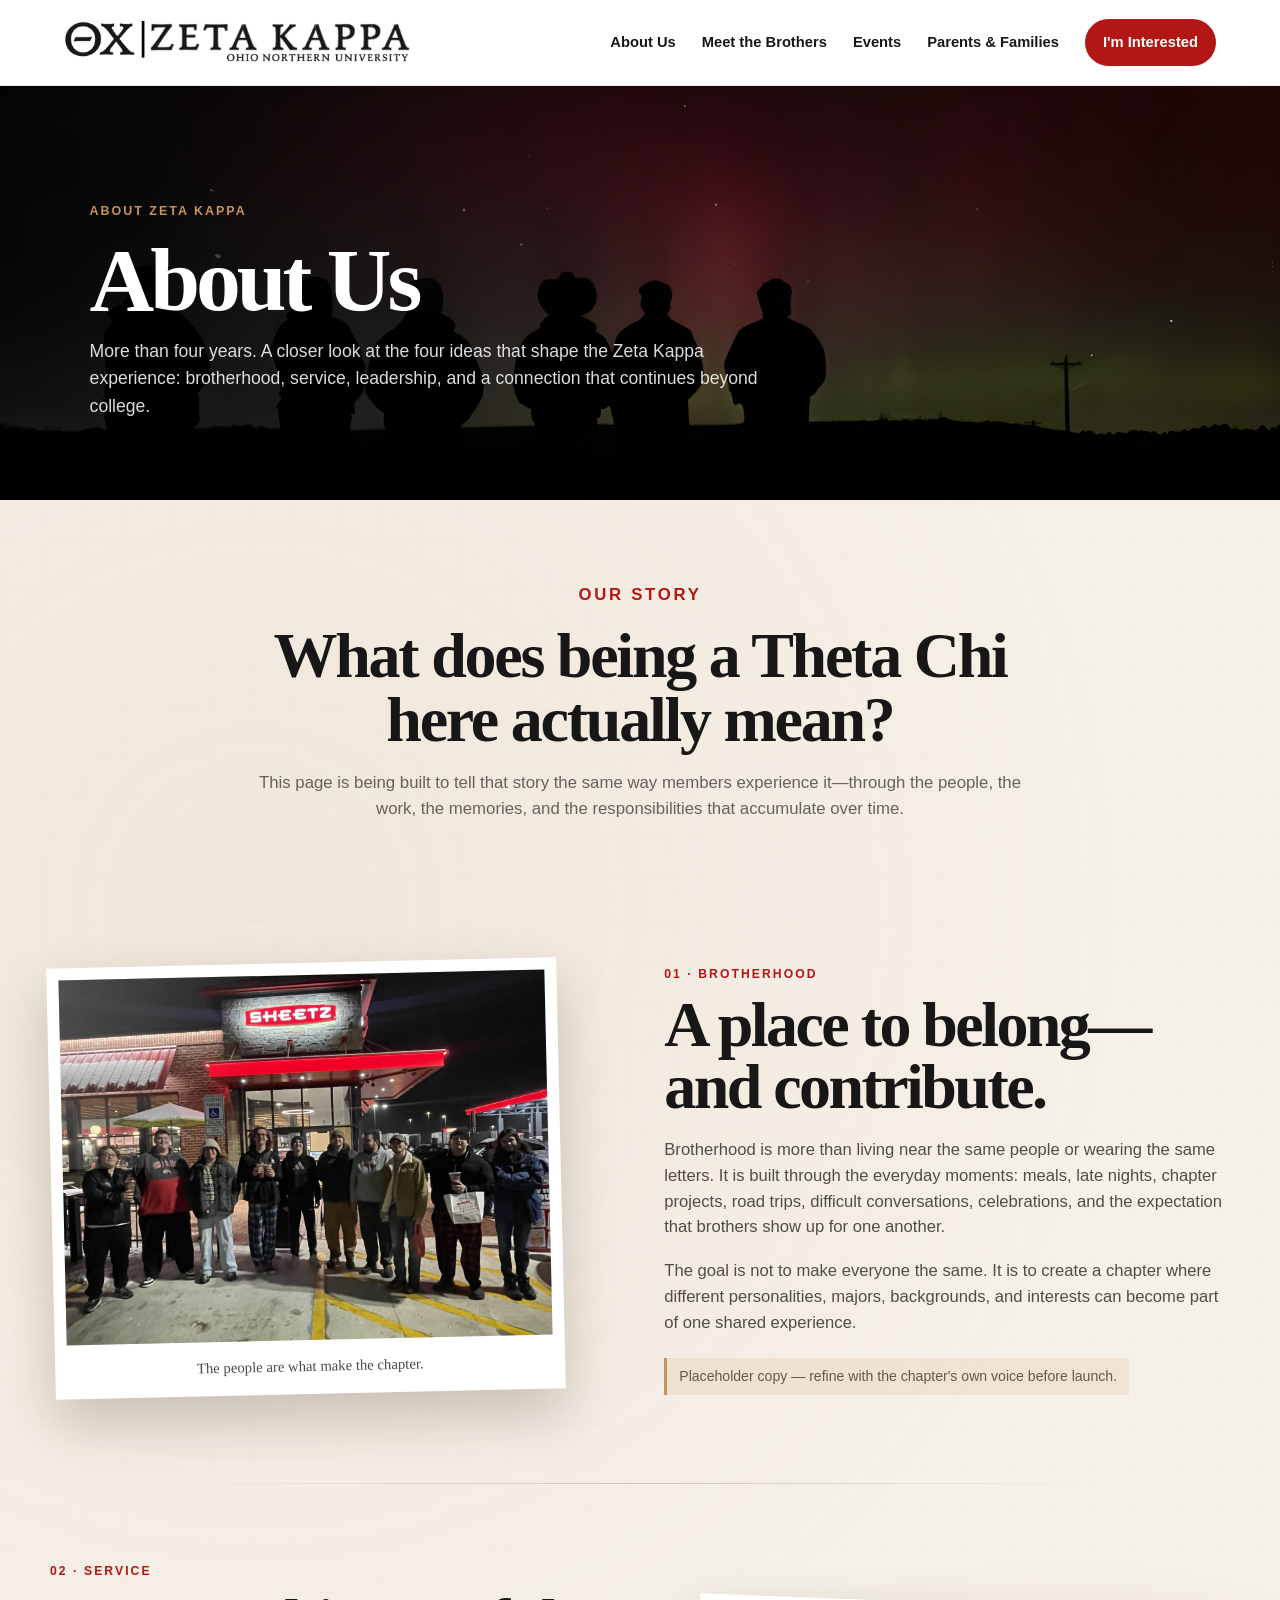
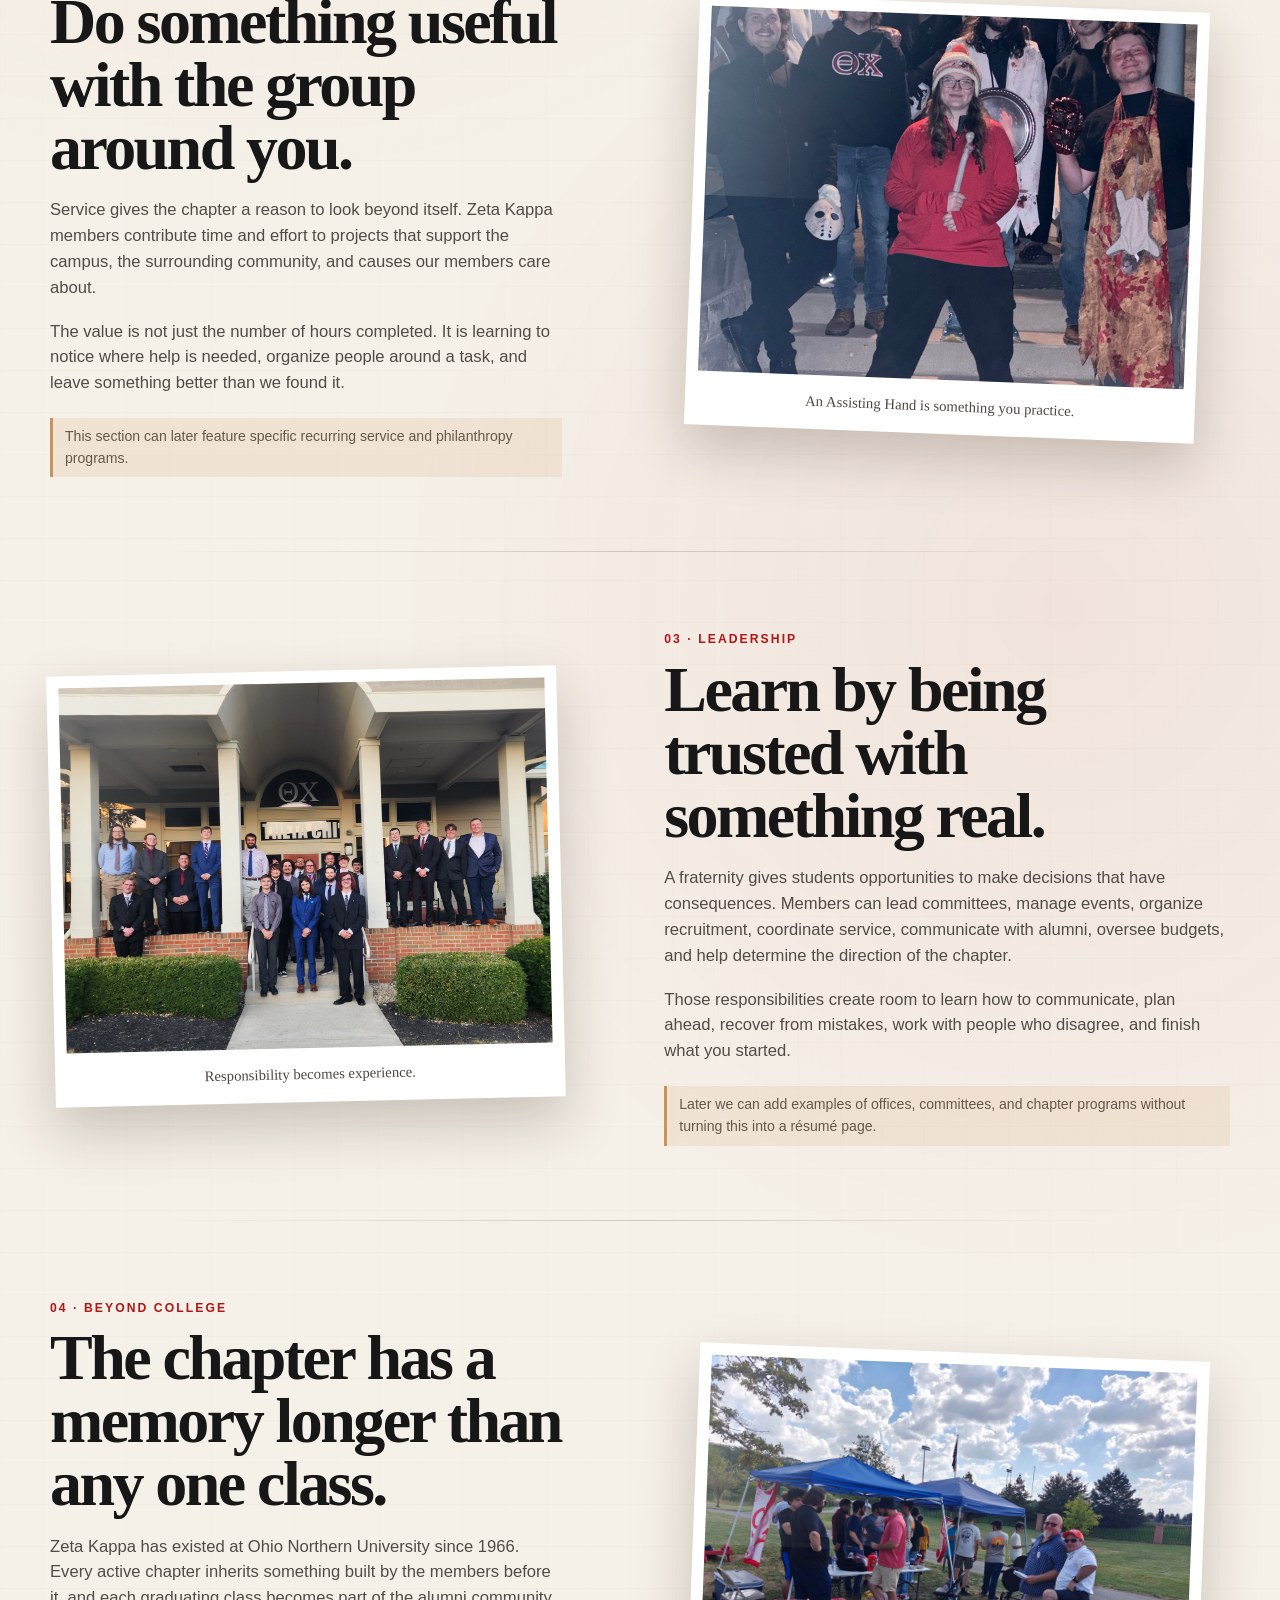
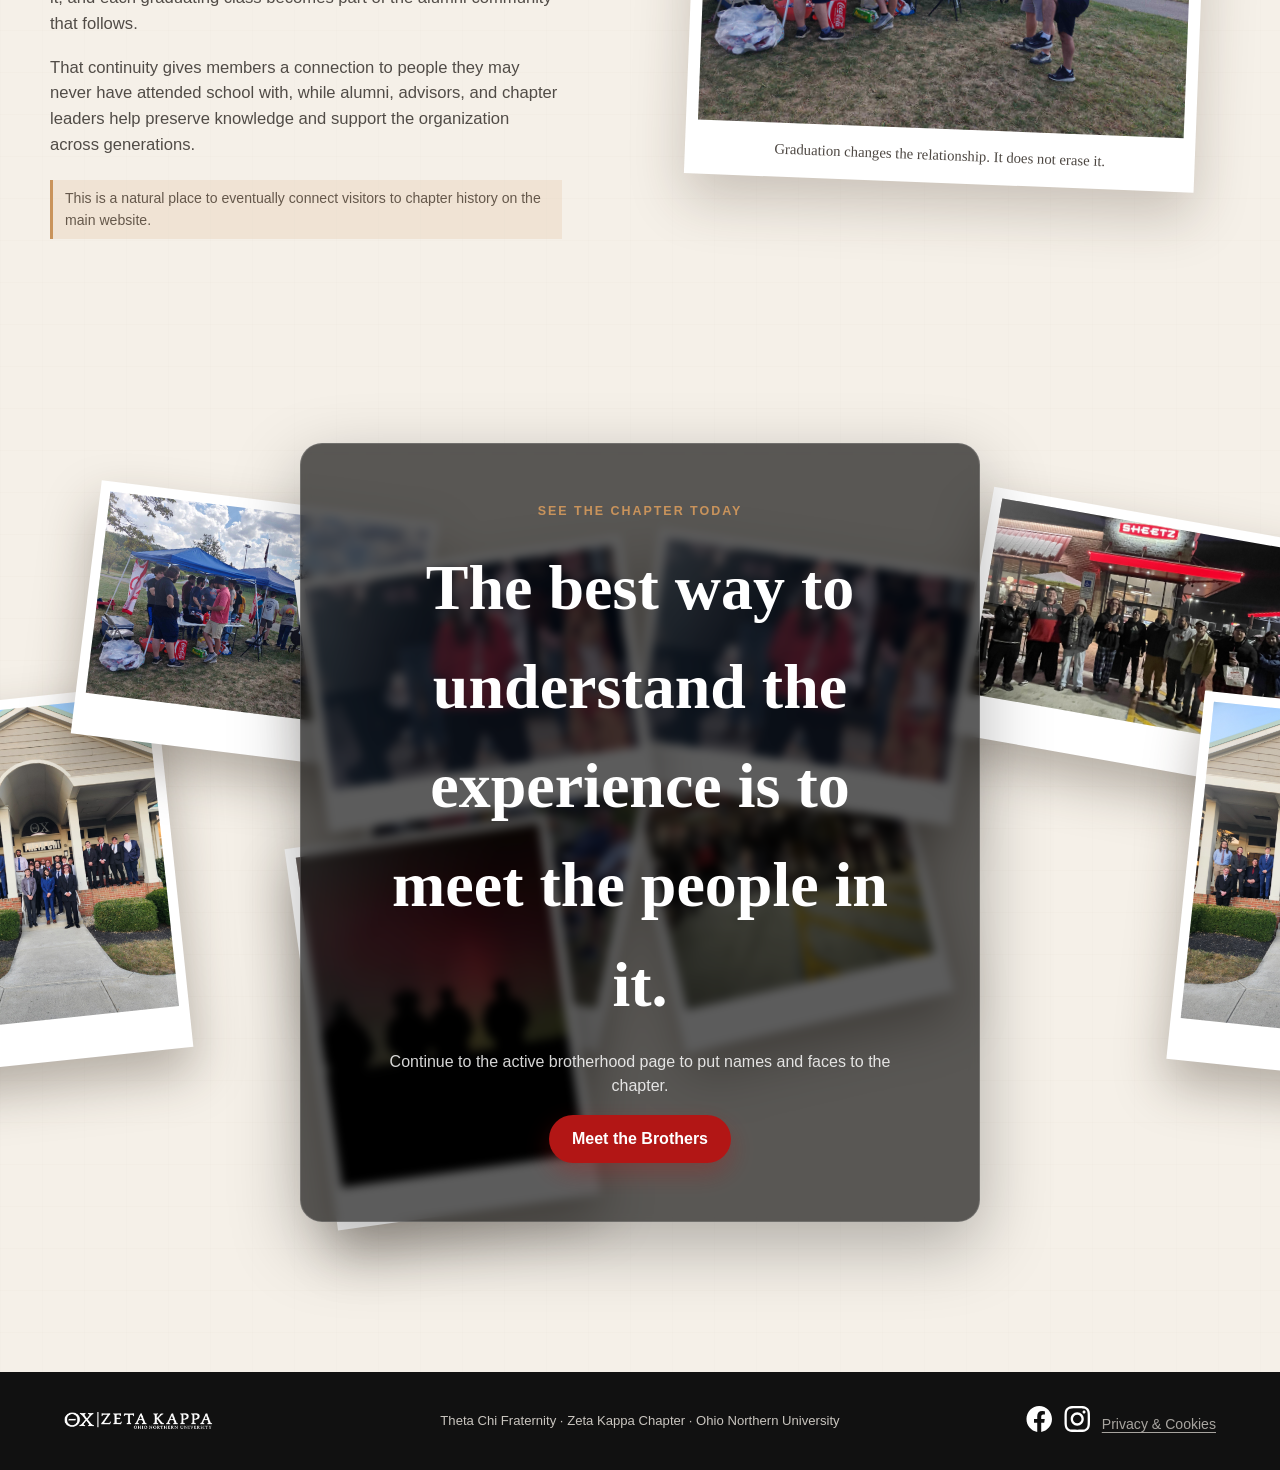
==== about/index.html @ 20b3cefc "Reformat of file structure for cleaner urls - Added folders for all existing pages  - Setup structur" ====
<!DOCTYPE html>
<html lang="en">
<head>
  <link rel="icon" type="image/png" href="/assets/img/tab-icon.png">
  <meta charset="UTF-8" />
  <meta name="viewport" content="width=device-width, initial-scale=1.0" />
  <meta name="description" content="About Theta Chi Zeta Kappa at Ohio Northern University." />
  <title>About Us | Theta Chi Zeta Kappa</title>
  <link rel="stylesheet" href="/css/recruitment.css" />
</head>
<body>
  <header class="site-header">
    <a class="brand" href="/" aria-label="Theta Chi Zeta Kappa Home">
      <img src="/assets/img/mainlogo.png" alt="Theta Chi Zeta Kappa at Ohio Northern University" />
    </a>
    <button class="menu-toggle" type="button" aria-label="Open navigation" aria-controls="site-nav" aria-expanded="false">
      <span></span>
      <span></span>
      <span></span>
    </button>

<nav class="site-nav" id="site-nav" aria-label="Primary navigation">
      <a href="/about/">About Us</a>
      <a href="/brothers/">Meet the Brothers</a>
      <a href="/events/">Events</a>
      <a href="/parents/">Parents &amp; Families</a>
      <a class="nav-cta" href="/interest/">I'm Interested</a>
    </nav>
  </header>
<main>
  <section class="subpage-hero about-hero">
    <div>
      <p class="eyebrow gold">About Zeta Kappa</p>
      <h1>About Us</h1>
      <p>More than four years. A closer look at the four ideas that shape the Zeta Kappa experience: brotherhood, service, leadership, and a connection that continues beyond college.</p>
    </div>
  </section>

  <section class="scrapbook">
    <div class="story-intro">
      <p class="eyebrow red">Our story</p>
      <h2>What does being a Theta Chi here actually mean?</h2>
      <p>This page is being built to tell that story the same way members experience it—through the people, the work, the memories, and the responsibilities that accumulate over time.</p>
    </div>

    <section class="story-row">
      <figure class="story-photo">
        <img src="/assets/img/Brotherhood_Fall_2025.jpg" alt="Zeta Kappa brothers spending time together" />
        <figcaption class="story-caption">The people are what make the chapter.</figcaption>
      </figure>
      <div class="story-copy">
        <span class="story-number">01 · BROTHERHOOD</span>
        <h2>A place to belong—and contribute.</h2>
        <p>Brotherhood is more than living near the same people or wearing the same letters. It is built through the everyday moments: meals, late nights, chapter projects, road trips, difficult conversations, celebrations, and the expectation that brothers show up for one another.</p>
        <p>The goal is not to make everyone the same. It is to create a chapter where different personalities, majors, backgrounds, and interests can become part of one shared experience.</p>
        <span class="story-note">Placeholder copy — refine with the chapter's own voice before launch.</span>
      </div>
    </section>

    <div class="story-divider"></div>

    <section class="story-row reverse">
      <figure class="story-photo">
        <img src="/assets/img/Service_Fall_2025.png" alt="Theta Chi members participating in service" />
        <figcaption class="story-caption">An Assisting Hand is something you practice.</figcaption>
      </figure>
      <div class="story-copy">
        <span class="story-number">02 · SERVICE</span>
        <h2>Do something useful with the group around you.</h2>
        <p>Service gives the chapter a reason to look beyond itself. Zeta Kappa members contribute time and effort to projects that support the campus, the surrounding community, and causes our members care about.</p>
        <p>The value is not just the number of hours completed. It is learning to notice where help is needed, organize people around a task, and leave something better than we found it.</p>
        <span class="story-note">This section can later feature specific recurring service and philanthropy programs.</span>
      </div>
    </section>

    <div class="story-divider"></div>

    <section class="story-row">
      <figure class="story-photo">
        <img src="/assets/img/Fall_2025_Class.jpg" alt="Members of Theta Chi Zeta Kappa" />
        <figcaption class="story-caption">Responsibility becomes experience.</figcaption>
      </figure>
      <div class="story-copy">
        <span class="story-number">03 · LEADERSHIP</span>
        <h2>Learn by being trusted with something real.</h2>
        <p>A fraternity gives students opportunities to make decisions that have consequences. Members can lead committees, manage events, organize recruitment, coordinate service, communicate with alumni, oversee budgets, and help determine the direction of the chapter.</p>
        <p>Those responsibilities create room to learn how to communicate, plan ahead, recover from mistakes, work with people who disagree, and finish what you started.</p>
        <span class="story-note">Later we can add examples of offices, committees, and chapter programs without turning this into a résumé page.</span>
      </div>
    </section>

    <div class="story-divider"></div>

    <section class="story-row reverse">
      <figure class="story-photo">
        <img src="/assets/img/Alumni_Fall_2025.jpg" alt="Zeta Kappa alumni and undergraduate members together" />
        <figcaption class="story-caption">Graduation changes the relationship. It does not erase it.</figcaption>
      </figure>
      <div class="story-copy">
        <span class="story-number">04 · BEYOND COLLEGE</span>
        <h2>The chapter has a memory longer than any one class.</h2>
        <p>Zeta Kappa has existed at Ohio Northern University since 1966. Every active chapter inherits something built by the members before it, and each graduating class becomes part of the alumni community that follows.</p>
        <p>That continuity gives members a connection to people they may never have attended school with, while alumni, advisors, and chapter leaders help preserve knowledge and support the organization across generations.</p>
        <span class="story-note">This is a natural place to eventually connect visitors to chapter history on the main website.</span>
      </div>
    </section>

    <div class="about-finish">
      <div class="about-finish-collage" aria-hidden="true">
        <figure class="finish-polaroid fp1"><img src="/assets/img/Brotherhood_Fall_2025.jpg" alt="" /></figure>
        <figure class="finish-polaroid fp2"><img src="/assets/img/Service_Fall_2025.png" alt="" /></figure>
        <figure class="finish-polaroid fp3"><img src="/assets/img/Fall_2025_Class.jpg" alt="" /></figure>
        <figure class="finish-polaroid fp4"><img src="/assets/img/Alumni_Fall_2025.jpg" alt="" /></figure>
        <figure class="finish-polaroid fp5"><img src="/assets/img/Theta Chi Fall 2025 Header.jpg" alt="" /></figure>
        <figure class="finish-polaroid fp6"><img src="/assets/img/Brotherhood_Fall_2025.jpg" alt="" /></figure>
        <figure class="finish-polaroid fp7"><img src="/assets/img/Fall_2025_Class.jpg" alt="" /></figure>
        <figure class="finish-polaroid fp8"><img src="/assets/img/Service_Fall_2025.png" alt="" /></figure>
        <figure class="finish-polaroid fp9"><img src="/assets/img/Alumni_Fall_2025.jpg" alt="" /></figure>
      </div>

      <div class="about-finish-panel">
        <p class="eyebrow gold">See the chapter today</p>
        <h2>The best way to understand the experience is to meet the people in it.</h2>
        <p>Continue to the active brotherhood page to put names and faces to the chapter.</p>
        <a class="button button-primary" href="/brothers/">Meet the Brothers</a>
      </div>
    </div>
  </section>
</main>
  <footer>
    <img src="/assets/img/mainlogo.png" alt="Theta Chi Zeta Kappa" />
    <p>Theta Chi Fraternity · Zeta Kappa Chapter · Ohio Northern University</p>
    <div class="footer-socials">
      <a href="https://www.facebook.com/ThetaChiZK/" aria-label="Facebook"><img src="/assets/icons/path-10.svg" alt="" /></a>
      <a href="https://www.instagram.com/onuthetachi/" aria-label="Instagram"><img src="/assets/icons/path-20.svg" alt="" /></a>
    
      <div class="footer-legal"><a href="/privacy/">Privacy &amp; Cookies</a></div></div>
  </footer>
  <script src="/js/recruitment.js"></script>
</body>
</html>
---- css/recruitment.css ----
@font-face {
  font-family: "RecruitmentDisplay";
  src: local("Georgia");
}

:root {
  --red: #b21615;
  --red-dark: #7f1110;
  --gold: #c9935b;
  --cream: #f4efe8;
  --ink: #171717;
  --muted: #66615b;
  --white: #ffffff;
  --shadow: 0 18px 50px rgba(0,0,0,.14);
  --radius: 22px;
}

* { box-sizing: border-box; }
html { scroll-behavior: smooth; }
body {
  margin: 0;
  font-family: Arial, Helvetica, sans-serif;
  color: var(--ink);
  background: #fff;
  line-height: 1.55;
}
img { max-width: 100%; display: block; }
a { color: inherit; text-decoration: none; }

.site-header {
  position: sticky;
  top: 0;
  z-index: 50;
  height: 86px;
  display: flex;
  align-items: center;
  gap: 32px;
  padding: 0 clamp(20px, 5vw, 76px);
  background: rgba(255,255,255,.96);
  backdrop-filter: blur(12px);
  border-bottom: 1px solid rgba(0,0,0,.08);
}
.brand { margin-right: auto; }
.brand img { width: 350px; height: auto; }

.site-nav {
  display: flex;
  align-items: center;
  gap: 26px;
  font-size: .92rem;
  font-weight: 700;
}
.site-nav > a:not(.nav-cta) {
  position: relative;
  padding: 12px 0;
}
.site-nav > a:not(.nav-cta)::after {
  content: "";
  position: absolute;
  left: 0; right: 100%; bottom: 7px;
  height: 2px;
  background: var(--red);
  transition: right .2s ease;
}
.site-nav > a:hover::after { right: 0; }
.nav-cta {
  background: var(--red);
  color: #fff;
  padding: 12px 18px;
  border-radius: 999px;
}
.menu-toggle {
  display: none;
  width: 46px;
  height: 46px;
  border: 0;
  background: transparent;
  padding: 10px;
  border-radius: 12px;
  cursor: pointer;
  position: relative;
  z-index: 70;
}
.menu-toggle span {
  display: block;
  width: 24px;
  height: 3px;
  background: var(--red);
  margin: 4px auto;
  border-radius: 4px;
  transform-origin: center;
  transition: transform .2s ease, opacity .2s ease;
}
.menu-toggle.open span:nth-child(1) {
  transform: translateY(7px) rotate(45deg);
}
.menu-toggle.open span:nth-child(2) {
  opacity: 0;
}
.menu-toggle.open span:nth-child(3) {
  transform: translateY(-7px) rotate(-45deg);
}

.hero {
  position: relative;
  min-height: calc(100vh - 86px);
  display: flex;
  align-items: center;
  color: white;
  background:
    url("../assets/img/Theta Chi Fall 2025 Header.jpg") center 44% / cover no-repeat;
  overflow: hidden;
}
.hero-shade {
  position: absolute; inset: 0;
  background: linear-gradient(90deg, rgba(13,13,13,.78) 0%, rgba(13,13,13,.52) 48%, rgba(13,13,13,.16) 100%);
}
.hero-content {
  position: relative;
  z-index: 2;
  width: min(760px, 86vw);
  margin-left: clamp(24px, 8vw, 125px);
  padding: 85px 0 120px;
}
.eyebrow {
  margin: 0 0 16px;
  text-transform: uppercase;
  letter-spacing: .16em;
  font-size: .78rem;
  font-weight: 800;
}
.eyebrow.red { color: var(--red); }
.eyebrow.gold { color: var(--gold); }
.hero h1,
.section h2,
.parent-popout h2 {
  font-family: Georgia, "Times New Roman", serif;
}
.hero h1 {
  max-width: 780px;
  margin: 0;
  font-size: clamp(3rem, 7vw, 6.6rem);
  line-height: .92;
  letter-spacing: -.045em;
  font-weight: 700;
}
.hero-copy {
  max-width: 650px;
  margin: 28px 0 34px;
  font-size: clamp(1rem, 2vw, 1.22rem);
  color: rgba(255,255,255,.9);
}
.hero-actions, .interest-actions, .parent-actions {
  display: flex; flex-wrap: wrap; gap: 12px; align-items: center;
}
.button {
  display: inline-flex;
  justify-content: center;
  align-items: center;
  min-height: 48px;
  padding: 0 22px;
  border-radius: 999px;
  font-weight: 800;
  border: 1px solid transparent;
  transition: transform .18s ease, box-shadow .18s ease, background .18s ease;
}
.button:hover { transform: translateY(-2px); }
.button-primary { background: var(--red); color: #fff; box-shadow: 0 10px 24px rgba(178,22,21,.3); }
.button-primary:hover { background: var(--red-dark); }
.button-secondary { border-color: rgba(255,255,255,.7); color: #fff; background: rgba(255,255,255,.08); }
.button-secondary:hover { background: rgba(255,255,255,.16); }
.button-dark { background: var(--ink); color: white; }
.button-light { background: white; color: var(--red); }
.hero-location {
  position: absolute;
  z-index: 2;
  right: clamp(20px, 5vw, 76px);
  bottom: 28px;
  font-size: .76rem;
  letter-spacing: .12em;
  text-transform: uppercase;
  opacity: .8;
}

.section { padding: 90px clamp(20px, 7vw, 110px); }
.section-heading {
  max-width: 780px;
  margin: 0 auto 52px;
  text-align: center;
}
.section-heading.compact { margin-bottom: 38px; }
.section-heading h2, .split h2, .parents-inner h2, .interest-card h2 {
  margin: 0 0 18px;
  font-size: clamp(2.2rem, 4.8vw, 4.2rem);
  line-height: 1;
  letter-spacing: -.035em;
}
.section-heading p:last-child, .split-copy > p:last-of-type, .parents-inner p, .interest-card > p {
  color: var(--muted);
  font-size: 1.04rem;
}

.feature-grid {
  display: grid;
  grid-template-columns: repeat(4, 1fr);
  gap: 20px;
}
.feature-card {
  overflow: hidden;
  border-radius: var(--radius);
  background: var(--cream);
  min-height: 520px;
  display: flex;
  flex-direction: column;
}
.feature-card img {
  width: 100%;
  aspect-ratio: 4 / 3;
  object-fit: cover;
}
.feature-card > div { padding: 24px; }
.feature-card span {
  display: inline-block;
  color: var(--red);
  font-size: .76rem;
  font-weight: 800;
  letter-spacing: .14em;
}
.feature-card h3 { margin: 5px 0 8px; font-family: Georgia, serif; font-size: 1.6rem; }
.feature-card p { margin: 0; color: var(--muted); font-size: .94rem; }

.dark-section { background: #171717; color: white; }
.split {
  width: min(1200px, 100%);
  margin: auto;
  display: grid;
  grid-template-columns: 1.15fr .85fr;
  gap: clamp(40px, 8vw, 110px);
  align-items: center;
}
.dark-section .split-copy > p:last-of-type { color: #d0cbc5; }
.text-link { display: inline-block; margin-top: 16px; color: var(--gold); font-weight: 800; }
.quote-panel {
  min-height: 420px;
  background: var(--red);
  border-radius: var(--radius);
  padding: 45px;
  display: flex;
  flex-direction: column;
  justify-content: flex-end;
  box-shadow: var(--shadow);
}
.greek-mark { font-family: Georgia, serif; font-size: 6rem; opacity: .16; line-height: 1; }
.quote-panel p { font-family: Georgia, serif; font-size: clamp(1.7rem, 3vw, 2.6rem); line-height: 1.1; margin: auto 0 20px; }
.quote-panel span { color: rgba(255,255,255,.72); font-size: .86rem; }

.events { background: #faf9f7; }
.event-shell {
  width: min(1000px, 100%);
  margin: auto;
  display: grid;
  grid-template-columns: 120px 1fr auto;
  gap: 30px;
  align-items: center;
  padding: 30px;
  border-radius: var(--radius);
  background: white;
  border: 1px solid #e8e3dc;
  box-shadow: 0 10px 35px rgba(0,0,0,.06);
}
.event-date {
  height: 96px;
  border-radius: 18px;
  display: flex; flex-direction: column; justify-content: center; align-items: center;
  background: var(--red); color: white;
}
.event-date strong { font-size: 1.25rem; }
.event-date span { opacity: .8; }
.event-copy h3 { margin: 0 0 6px; font-family: Georgia, serif; font-size: 1.5rem; }
.event-copy p { margin: 0; color: var(--muted); }

.parents-preview { background: var(--red); color: white; }
.parents-inner {
  width: min(1120px, 100%);
  margin: auto;
  display: grid;
  grid-template-columns: 1fr auto;
  gap: 50px;
  align-items: center;
}
.parents-inner p { max-width: 770px; color: rgba(255,255,255,.84); }

.interest { background: var(--cream); }
.interest-card {
  width: min(900px, 100%);
  margin: auto;
  text-align: center;
  padding: clamp(35px, 6vw, 70px);
  background: white;
  border-radius: var(--radius);
  box-shadow: var(--shadow);
}
.interest-card > p { max-width: 650px; margin-left: auto; margin-right: auto; }
.interest-actions { justify-content: center; margin-top: 28px; }
.social-link { display: inline-flex; align-items: center; gap: 8px; font-weight: 800; }
.social-link img { width: 26px; filter: brightness(0); }
.interest-card small { display: block; margin-top: 18px; color: #89837c; }

footer {
  display: grid;
  grid-template-columns: 1fr auto 1fr;
  align-items: center;
  gap: 20px;
  padding: 34px clamp(20px, 5vw, 76px);
  background: #111;
  color: #c9c5bf;
  font-size: .82rem;
}
footer > img { width: 150px; filter: brightness(0) invert(1); }
footer p { margin: 0; text-align: center; }
.footer-socials { justify-self: end; display: flex; gap: 12px; }
.footer-socials img { width: 26px; filter: brightness(0) invert(1); }

.parent-popout {
  position: fixed;
  z-index: 100;
  right: 28px;
  bottom: 28px;
  width: min(440px, calc(100vw - 32px));
  overflow: hidden;
  background: white;
  border-radius: 20px;
  box-shadow: 0 24px 75px rgba(0,0,0,.24);
  transform: translateY(24px);
  opacity: 0;
  pointer-events: none;
  transition: opacity .28s ease, transform .28s ease;
}
.parent-popout.visible {
  opacity: 1;
  transform: translateY(0);
  pointer-events: auto;
}
.parent-accent { height: 7px; background: linear-gradient(90deg, var(--red) 0 72%, var(--gold) 72%); }
.parent-content { padding: 30px; }
.parent-label {
  color: var(--red);
  text-transform: uppercase;
  letter-spacing: .12em;
  font-size: .74rem;
  font-weight: 900;
  margin: 0 0 8px;
}
.parent-popout h2 { margin: 0 35px 12px 0; font-size: 2rem; line-height: 1.05; }
.parent-popout p:not(.parent-label) { color: var(--muted); margin-bottom: 22px; }
.parent-close {
  position: absolute;
  z-index: 2;
  top: 17px; right: 16px;
  border: 0; background: none;
  font-size: 2rem; line-height: 1;
  color: #6b655f; cursor: pointer;
}
.not-now {
  border: 0; background: none;
  padding: 10px 4px;
  font-weight: 700;
  color: #666;
  cursor: pointer;
}

@media (max-width: 1000px) {
  .feature-grid { grid-template-columns: repeat(2, 1fr); }
  .split { grid-template-columns: 1fr; }
  .quote-panel { min-height: 330px; }
  .parents-inner { grid-template-columns: 1fr; gap: 20px; }
}
@media (max-width: 800px) {
  .site-header {
    height: 72px;
    padding: 0 18px;
    gap: 14px;
  }

  .brand img {
    width: min(235px, 64vw);
  }

  .menu-toggle {
    display: block;
    margin-left: auto;
  }

  .menu-toggle:hover,
  .menu-toggle:focus-visible {
    background: rgba(178, 22, 21, .08);
    outline: none;
  }

  .site-nav {
    display: flex;
    visibility: hidden;
    opacity: 0;
    pointer-events: none;
    position: fixed;
    top: 72px;
    left: 0;
    right: 0;
    z-index: 60;
    flex-direction: column;
    align-items: stretch;
    gap: 0;
    padding: 12px 20px 24px;
    background: rgba(255,255,255,.985);
    border-bottom: 1px solid rgba(0,0,0,.1);
    box-shadow: 0 20px 35px rgba(0,0,0,.14);
    transform: translateY(-12px);
    transition: opacity .18s ease, transform .18s ease, visibility .18s ease;
  }

  .site-nav.open {
    visibility: visible;
    opacity: 1;
    pointer-events: auto;
    transform: translateY(0);
  }

  .site-nav > a:not(.nav-cta) {
    padding: 15px 4px;
    border-bottom: 1px solid rgba(0,0,0,.08);
    font-size: 1rem;
  }

  .site-nav > a:not(.nav-cta)::after {
    display: none;
  }

  .site-nav .nav-cta {
    display: flex;
    min-height: 50px;
    align-items: center;
    justify-content: center;
    margin-top: 16px;
    border-radius: 14px;
    font-size: 1rem;
  }

  body.mobile-nav-open {
    overflow: hidden;
  }

  body.mobile-nav-open::after {
    content: "";
    position: fixed;
    inset: 72px 0 0;
    z-index: 55;
    background: rgba(0,0,0,.34);
    backdrop-filter: blur(2px);
  }

  .hero {
    min-height: calc(100svh - 72px);
    background-position: 60% center;
  }

  .hero-shade {
    background: linear-gradient(90deg, rgba(13,13,13,.78), rgba(13,13,13,.42));
  }

  .hero-content {
    margin-left: 24px;
    padding: 65px 0 100px;
  }

  .hero-location {
    left: 24px;
    right: auto;
  }

  .event-shell {
    grid-template-columns: 90px 1fr;
  }

  .event-shell .button {
    grid-column: 1 / -1;
  }

  footer {
    grid-template-columns: 1fr;
    justify-items: center;
  }

  .footer-socials {
    justify-self: center;
  }
}
@media (max-width: 560px) {
  .section { padding: 68px 18px; }
  .feature-grid { grid-template-columns: 1fr; }
  .feature-card { min-height: 0; }
  .hero h1 { font-size: clamp(3rem, 15vw, 5rem); }
  .hero-actions .button { width: 100%; }
  .event-shell { grid-template-columns: 1fr; text-align: center; }
  .event-date { width: 100%; height: 76px; }
  .parent-popout { right: 16px; bottom: 16px; }
  .parent-actions .button { width: 100%; }
  .not-now { width: 100%; }
}


/* ===== Shared subpage system ===== */
.subpage-hero {
  min-height: 46vh;
  display: flex;
  align-items: flex-end;
  position: relative;
  overflow: hidden;
  padding: 80px clamp(20px, 7vw, 110px);
  color: #fff;
  background: #171717;
}
.subpage-hero::after {
  content: "";
  position: absolute;
  inset: 0;
  background: linear-gradient(90deg, rgba(0,0,0,.76), rgba(0,0,0,.18));
}
.subpage-hero > div {
  position: relative;
  z-index: 2;
  width: min(820px, 100%);
}
.subpage-hero h1 {
  margin: 0 0 16px;
  font-family: Georgia, "Times New Roman", serif;
  font-size: clamp(3rem, 7vw, 6rem);
  line-height: .95;
  letter-spacing: -.045em;
}
.subpage-hero p:last-child {
  max-width: 700px;
  margin: 0;
  font-size: 1.1rem;
  color: rgba(255,255,255,.86);
}

.placeholder-page {
  min-height: 52vh;
  display: grid;
  place-items: center;
  padding: 90px 20px;
  background: var(--cream);
}
.placeholder-card {
  width: min(760px, 100%);
  background: #fff;
  border-radius: var(--radius);
  padding: clamp(34px, 6vw, 68px);
  box-shadow: var(--shadow);
  text-align: center;
}
.placeholder-card h2 {
  margin: 0 0 14px;
  font-family: Georgia, serif;
  font-size: clamp(2.2rem, 5vw, 4rem);
}
.placeholder-card p { color: var(--muted); }

/* ===== About Us: scrapbook story ===== */
.about-hero {
  background:
    linear-gradient(90deg, rgba(0,0,0,.2), rgba(0,0,0,.05)),
    url("../assets/img/Theta Chi Fall 2025 Header.jpg") center 42% / cover no-repeat;
}
.scrapbook {
  position: relative;
  overflow: hidden;
  background:
    radial-gradient(circle at 20% 10%, rgba(201,147,91,.10), transparent 23%),
    radial-gradient(circle at 83% 42%, rgba(178,22,21,.06), transparent 26%),
    #f5f0e8;
}
.scrapbook::before {
  content: "";
  position: absolute;
  inset: 0;
  pointer-events: none;
  opacity: .25;
  background-image:
    linear-gradient(rgba(120,95,70,.07) 1px, transparent 1px),
    linear-gradient(90deg, rgba(120,95,70,.05) 1px, transparent 1px);
  background-size: 42px 42px;
}
.story-intro {
  position: relative;
  z-index: 1;
  max-width: 820px;
  margin: 0 auto;
  padding: 82px 20px 34px;
  text-align: center;
}
.story-intro h2 {
  margin: 0 0 18px;
  font-family: Georgia, serif;
  font-size: clamp(2.4rem, 5vw, 4.6rem);
  line-height: 1;
  letter-spacing: -.035em;
}
.story-intro p { color: var(--muted); font-size: 1.05rem; }

.story-row {
  position: relative;
  z-index: 1;
  width: min(1180px, calc(100% - 40px));
  margin: 0 auto;
  padding: 74px 0;
  display: grid;
  grid-template-columns: minmax(0, .95fr) minmax(0, 1.05fr);
  gap: clamp(44px, 8vw, 110px);
  align-items: center;
}
.story-row.reverse .story-photo { order: 2; }
.story-row.reverse .story-copy { order: 1; }

.story-copy .story-number {
  display: inline-block;
  margin-bottom: 10px;
  color: var(--red);
  font-size: .76rem;
  font-weight: 900;
  letter-spacing: .17em;
}
.story-copy h2 {
  margin: 0 0 18px;
  font-family: Georgia, serif;
  font-size: clamp(2.5rem, 5vw, 4.7rem);
  line-height: .98;
  letter-spacing: -.04em;
}
.story-copy p {
  margin: 0 0 18px;
  color: #514c47;
  font-size: 1.04rem;
}
.story-copy .story-note {
  display: inline-block;
  margin-top: 4px;
  padding: 8px 12px;
  background: rgba(201,147,91,.14);
  border-left: 3px solid var(--gold);
  color: #65584b;
  font-size: .88rem;
}

.story-photo {
  position: relative;
  width: min(100%, 510px);
  justify-self: center;
  padding: 12px 12px 54px;
  background: white;
  box-shadow: 0 24px 55px rgba(55,39,28,.23);
  transform: rotate(-2deg);
}
.story-row.reverse .story-photo { transform: rotate(2.2deg); }
.story-row:nth-of-type(odd) .story-photo { transform: rotate(-1.3deg); }
.story-photo img {
  width: 100%;
  aspect-ratio: 4 / 3;
  object-fit: cover;
}
.story-photo::after {
  content: "";
  position: absolute;
  left: 12px;
  right: 12px;
  top: 12px;
  height: 44%;
  pointer-events: none;
  background: linear-gradient(120deg, rgba(255,255,255,.28), rgba(255,255,255,0) 42%);
  mix-blend-mode: screen;
}
.story-caption {
  position: absolute;
  left: 20px;
  right: 20px;
  bottom: 16px;
  font-family: "Segoe Print", "Bradley Hand", cursive;
  color: #4d4742;
  font-size: .92rem;
  text-align: center;
}
.story-divider {
  position: relative;
  z-index: 1;
  width: min(960px, calc(100% - 60px));
  height: 1px;
  margin: 0 auto;
  background: linear-gradient(90deg, transparent, rgba(75,60,48,.22), transparent);
}
.about-finish {
  position: relative;
  z-index: 1;
  padding: 80px 20px 100px;
  text-align: center;
}
.about-finish > div {
  width: min(820px, 100%);
  margin: auto;
  padding: clamp(36px, 6vw, 64px);
  background: #171717;
  color: white;
  border-radius: var(--radius);
  box-shadow: var(--shadow);
}
.about-finish h2 {
  margin: 0 0 14px;
  font-family: Georgia, serif;
  font-size: clamp(2.2rem, 5vw, 4rem);
}
.about-finish p { color: #cec8c1; }

@media (max-width: 800px) {
  .story-row,
  .story-row.reverse {
    grid-template-columns: 1fr;
    gap: 34px;
    padding: 55px 0;
  }
  .story-row.reverse .story-photo,
  .story-row.reverse .story-copy { order: initial; }
  .story-photo,
  .story-row.reverse .story-photo,
  .story-row:nth-of-type(odd) .story-photo { transform: rotate(-1deg); }
}
\n\n

/* ===== v4: restrained translucent Experience treatment ===== */
.experience-soft-dark {
  background:
    linear-gradient(rgba(0,0,0,.72), rgba(0,0,0,.72)),
    #3f3a36;
  backdrop-filter: blur(3px);
  -webkit-backdrop-filter: blur(3px);
}

/* ===== About-page closing collage =====
   Larger, looser one-line scrapbook layout: photos look like they were tossed
   across a table and partially organized around the translucent CTA panel. */
.about-finish {
  position: relative;
  z-index: 1;
  min-height: 760px;
  padding: 120px 20px 135px;
  display: grid;
  place-items: center;
  overflow: hidden;
}

.about-finish-collage {
  position: absolute;
  left: 50%;
  top: 50%;
  width: min(1320px, calc(100% - 10px));
  height: 600px;
  transform: translate(-50%, -50%);
  pointer-events: none;
}

/* Larger photos, with a mix of landscape and portrait proportions */
.finish-polaroid {
  position: absolute;
  margin: 0;
  padding: 10px 10px 42px;
  background: #fff;
  box-shadow: 0 24px 50px rgba(57, 43, 31, .34);
  transform-origin: center center;
}

.finish-polaroid img {
  display: block;
  width: 100%;
  height: 100%;
  object-fit: cover;
}

.finish-polaroid::after {
  content: "";
  position: absolute;
  left: 10px;
  right: 10px;
  top: 10px;
  height: 42%;
  pointer-events: none;
  background: linear-gradient(
    125deg,
    rgba(255,255,255,.34),
    rgba(255,255,255,.08) 35%,
    transparent 60%
  );
}

/* A single loose row, intentionally irregular.
   Two are portrait-ish, three are broader landscape cards. */
.finish-polaroid.fp1 {
  width: clamp(230px, 24vw, 355px);
  height: clamp(315px, 31vw, 450px);
  left: -1%;
  top: 13%;
  transform: rotate(-12deg);
  z-index: 1;
}

.finish-polaroid.fp2 {
  width: clamp(290px, 28vw, 405px);
  height: clamp(235px, 22vw, 315px);
  left: 17%;
  top: 6%;
  transform: rotate(6deg);
  z-index: 2;
}

.finish-polaroid.fp3 {
  width: clamp(240px, 23vw, 340px);
  height: clamp(330px, 32vw, 455px);
  left: 40%;
  top: 2%;
  transform: rotate(-5deg);
  z-index: 1;
}

.finish-polaroid.fp4 {
  width: clamp(300px, 29vw, 420px);
  height: clamp(240px, 23vw, 325px);
  right: 14%;
  top: 8%;
  transform: rotate(9deg);
  z-index: 2;
}

.finish-polaroid.fp5 {
  width: clamp(240px, 23vw, 350px);
  height: clamp(325px, 31vw, 445px);
  right: -1%;
  top: 14%;
  transform: rotate(-10deg);
  z-index: 1;
}

/* The glass panel sits over only the middle slices of the photos.
   Large portions stay visible above/below/around it. */
.about-finish-panel {
  position: relative;
  z-index: 5;
  width: min(760px, calc(100% - 34px));
  margin: auto;
  padding: clamp(38px, 6vw, 66px);
  text-align: center;
  color: #fff;
  background: rgba(0, 0, 0, .64);
  border: 1px solid rgba(255,255,255,.15);
  border-radius: var(--radius);
  box-shadow: 0 24px 70px rgba(0,0,0,.29);
  backdrop-filter: blur(5px);
  -webkit-backdrop-filter: blur(5px);
}

.about-finish-panel h2 {
  margin: 0 0 14px;
  font-family: Georgia, serif;
  font-size: clamp(2.2rem, 5vw, 4rem);
}

.about-finish-panel p {
  color: rgba(255,255,255,.84);
}

/* Cancel older generic direct-child styling. */
.about-finish > div {
  width: initial;
  margin: initial;
  padding: initial;
  background: transparent;
  color: inherit;
  border-radius: initial;
  box-shadow: none;
}

.about-finish > .about-finish-panel {
  width: min(760px, calc(100% - 34px));
  margin: auto;
  padding: clamp(38px, 6vw, 66px);
  background: rgba(0, 0, 0, .64);
  color: #fff;
  border-radius: var(--radius);
  box-shadow: 0 24px 70px rgba(0,0,0,.29);
}

@media (max-width: 1000px) {
  .about-finish {
    min-height: 720px;
  }

  .about-finish-collage {
    width: 1120px;
    max-width: none;
    height: 570px;
  }
}

@media (max-width: 800px) {
  .about-finish {
    min-height: 760px;
    padding: 110px 12px 120px;
  }

  .about-finish-collage {
    width: 900px;
    max-width: none;
    height: 590px;
  }

  .finish-polaroid.fp1 {
    width: 205px;
    height: 285px;
    left: 4%;
    top: 14%;
  }

  .finish-polaroid.fp2 {
    width: 255px;
    height: 205px;
    left: 20%;
    top: 8%;
  }

  .finish-polaroid.fp3 {
    width: 210px;
    height: 300px;
    left: 42%;
    top: 3%;
  }

  .finish-polaroid.fp4 {
    width: 260px;
    height: 210px;
    right: 17%;
    top: 11%;
  }

  .finish-polaroid.fp5 {
    width: 210px;
    height: 295px;
    right: 4%;
    top: 15%;
  }

  .about-finish > .about-finish-panel {
    width: min(92%, 650px);
    padding: 34px 24px;
    background: rgba(0,0,0,.67);
  }
}



/* ===== v6: extra-wide scrapbook spread =====
   Nine placeholder prints intentionally run beyond the central glass panel.
   Some source images are duplicated until final recruitment photography is added. */
.about-finish {
  min-height: 790px;
  padding-top: 125px;
  padding-bottom: 145px;
}

.about-finish-collage {
  width: min(1720px, 118vw);
  max-width: none;
  height: 625px;
  overflow: visible;
}

/* Override v5 positions: broad, imperfect tabletop line */
.finish-polaroid.fp1 {
  width: 300px; height: 405px;
  left: 0%; top: 14%;
  transform: rotate(-13deg);
  z-index: 1;
}
.finish-polaroid.fp2 {
  width: 345px; height: 265px;
  left: 10%; top: 4%;
  transform: rotate(7deg);
  z-index: 2;
}
.finish-polaroid.fp3 {
  width: 270px; height: 390px;
  left: 23%; top: 17%;
  transform: rotate(-5deg);
  z-index: 1;
}
.finish-polaroid.fp4 {
  width: 355px; height: 275px;
  left: 34%; top: 2%;
  transform: rotate(10deg);
  z-index: 2;
}
.finish-polaroid.fp5 {
  width: 285px; height: 410px;
  left: 45%; top: 12%;
  transform: rotate(-7deg);
  z-index: 1;
}
.finish-polaroid.fp6 {
  width: 350px; height: 270px;
  left: 56%; top: 3%;
  transform: rotate(5deg);
  z-index: 2;
}
.finish-polaroid.fp7 {
  width: 275px; height: 395px;
  left: 68%; top: 15%;
  transform: rotate(-10deg);
  z-index: 1;
}
.finish-polaroid.fp8 {
  width: 350px; height: 268px;
  left: 78%; top: 5%;
  transform: rotate(8deg);
  z-index: 2;
}
.finish-polaroid.fp9 {
  width: 285px; height: 405px;
  right: -1%; top: 13%;
  transform: rotate(-12deg);
  z-index: 1;
}

/* Keep the CTA narrower than the photograph field so the pictures visibly
   continue well past both sides of it. */
.about-finish > .about-finish-panel {
  width: min(700px, calc(100% - 42px));
  background: rgba(0,0,0,.63);
}

@media (max-width: 1100px) {
  .about-finish-collage {
    width: 1450px;
  }
}

@media (max-width: 800px) {
  .about-finish {
    min-height: 780px;
    overflow: hidden;
  }

  .about-finish-collage {
    width: 1180px;
    height: 600px;
  }

  .finish-polaroid.fp1 { width: 210px; height: 290px; left: 1%; top: 15%; }
  .finish-polaroid.fp2 { width: 245px; height: 190px; left: 12%; top: 6%; }
  .finish-polaroid.fp3 { width: 195px; height: 285px; left: 24%; top: 17%; }
  .finish-polaroid.fp4 { width: 250px; height: 195px; left: 35%; top: 4%; }
  .finish-polaroid.fp5 { width: 205px; height: 300px; left: 46%; top: 13%; }
  .finish-polaroid.fp6 { width: 250px; height: 195px; left: 57%; top: 4%; }
  .finish-polaroid.fp7 { width: 200px; height: 290px; left: 69%; top: 16%; }
  .finish-polaroid.fp8 { width: 245px; height: 190px; left: 79%; top: 6%; }
  .finish-polaroid.fp9 { width: 205px; height: 295px; right: 0%; top: 14%; }

  .about-finish > .about-finish-panel {
    width: min(88%, 620px);
  }
}


/* ===== v7: edge-intersection scrapbook geometry =====
   Intent: the black glass panel is NOT the container for the photos.
   Six prints only intrude under its perimeter by roughly half their width/height,
   while three more prints live outside the panel and are partially blocked by
   neighboring photographs. */
.about-finish {
  min-height: 850px;
  padding: 130px 20px 150px;
}

.about-finish-collage {
  width: min(1500px, 100vw);
  height: 700px;
  overflow: visible;
}

/* Make the panel a little more compact so its edges are clearly visible. */
.about-finish > .about-finish-panel {
  width: min(680px, calc(100% - 44px));
  min-height: 310px;
  padding: clamp(36px, 5vw, 58px);
  background: rgba(0,0,0,.64);
}

/* LEFT SIDE:
   fp2 and fp3 cross the left edge of the black panel.
   fp1 sits farther out and is partly covered by fp2. */
.finish-polaroid.fp1 {
  width: 275px; height: 380px;
  left: 1%; top: 22%;
  transform: rotate(-13deg);
  z-index: 1;
}
.finish-polaroid.fp2 {
  width: 330px; height: 255px;
  left: 15%; top: 8%;
  transform: rotate(8deg);
  z-index: 2;
}
.finish-polaroid.fp3 {
  width: 255px; height: 365px;
  left: calc(50% - 455px);
  top: 29%;
  transform: rotate(-6deg);
  z-index: 2;
}

/* TOP / BOTTOM:
   These cross only the upper or lower edge of the glass panel rather than
   disappearing behind its center. */
.finish-polaroid.fp4 {
  width: 340px; height: 255px;
  left: calc(50% - 255px);
  top: 1%;
  transform: rotate(7deg);
  z-index: 2;
}
.finish-polaroid.fp5 {
  width: 265px; height: 385px;
  left: calc(50% - 135px);
  bottom: -1%;
  top: auto;
  transform: rotate(-5deg);
  z-index: 2;
}
.finish-polaroid.fp6 {
  width: 335px; height: 250px;
  left: calc(50% + 55px);
  top: 3%;
  transform: rotate(10deg);
  z-index: 2;
}

/* RIGHT SIDE:
   fp7 and fp8 cross the right edge.
   fp9 is an outer loose print, partially covered by fp8. */
.finish-polaroid.fp7 {
  width: 255px; height: 370px;
  left: calc(50% + 205px);
  top: 30%;
  transform: rotate(6deg);
  z-index: 2;
}
.finish-polaroid.fp8 {
  width: 330px; height: 255px;
  right: 15%;
  left: auto;
  top: 9%;
  transform: rotate(-8deg);
  z-index: 2;
}
.finish-polaroid.fp9 {
  width: 275px; height: 380px;
  right: 1%;
  left: auto;
  top: 22%;
  transform: rotate(12deg);
  z-index: 1;
}

/* The panel remains above every print, but because the photos only cross its
   perimeter, roughly half of each intersecting print remains plainly visible. */
.about-finish-panel {
  z-index: 6;
}

@media (max-width: 1050px) {
  .about-finish-collage {
    width: 1100px;
    max-width: none;
  }
}

@media (max-width: 800px) {
  .about-finish {
    min-height: 820px;
    padding: 120px 10px 135px;
  }

  .about-finish-collage {
    width: 930px;
    height: 660px;
  }

  .about-finish > .about-finish-panel {
    width: min(82%, 560px);
    min-height: 300px;
  }

  .finish-polaroid.fp1 { width: 185px; height: 255px; left: 2%; top: 25%; }
  .finish-polaroid.fp2 { width: 220px; height: 170px; left: 15%; top: 10%; }
  .finish-polaroid.fp3 { width: 175px; height: 250px; left: calc(50% - 315px); top: 32%; }
  .finish-polaroid.fp4 { width: 225px; height: 170px; left: calc(50% - 180px); top: 4%; }
  .finish-polaroid.fp5 { width: 180px; height: 260px; left: calc(50% - 90px); bottom: 1%; }
  .finish-polaroid.fp6 { width: 225px; height: 170px; left: calc(50% + 35px); top: 5%; }
  .finish-polaroid.fp7 { width: 175px; height: 250px; left: calc(50% + 140px); top: 32%; }
  .finish-polaroid.fp8 { width: 220px; height: 170px; right: 15%; top: 10%; }
  .finish-polaroid.fp9 { width: 185px; height: 255px; right: 2%; top: 25%; }
}


/* ===== v8: push scrapbook spread farther left/right =====
   Same v7 edge-intersection idea, but roughly 50% more horizontal separation
   from the center panel. */
.about-finish-collage {
  width: min(1800px, 120vw);
  max-width: none;
}

/* Far-left outer print */
.finish-polaroid.fp1 {
  left: -6%;
}

/* Left-middle print */
.finish-polaroid.fp2 {
  left: 7%;
}

/* Left panel-edge print */
.finish-polaroid.fp3 {
  left: calc(50% - 565px);
}

/* Upper-left/center print */
.finish-polaroid.fp4 {
  left: calc(50% - 340px);
}

/* Keep one lower print near center as an anchor */
.finish-polaroid.fp5 {
  left: calc(50% - 132px);
}

/* Upper-right/center print */
.finish-polaroid.fp6 {
  left: calc(50% + 105px);
}

/* Right panel-edge print */
.finish-polaroid.fp7 {
  left: calc(50% + 310px);
}

/* Right-middle print */
.finish-polaroid.fp8 {
  right: 7%;
  left: auto;
}

/* Far-right outer print */
.finish-polaroid.fp9 {
  right: -6%;
  left: auto;
}

@media (max-width: 1100px) {
  .about-finish-collage {
    width: 1420px;
  }

  .finish-polaroid.fp1 { left: -4%; }
  .finish-polaroid.fp2 { left: 8%; }
  .finish-polaroid.fp3 { left: calc(50% - 445px); }
  .finish-polaroid.fp4 { left: calc(50% - 285px); }
  .finish-polaroid.fp6 { left: calc(50% + 75px); }
  .finish-polaroid.fp7 { left: calc(50% + 255px); }
  .finish-polaroid.fp8 { right: 8%; }
  .finish-polaroid.fp9 { right: -4%; }
}

@media (max-width: 800px) {
  .about-finish-collage {
    width: 1120px;
  }

  .finish-polaroid.fp1 { left: -3%; }
  .finish-polaroid.fp2 { left: 9%; }
  .finish-polaroid.fp3 { left: calc(50% - 355px); }
  .finish-polaroid.fp4 { left: calc(50% - 220px); }
  .finish-polaroid.fp6 { left: calc(50% + 55px); }
  .finish-polaroid.fp7 { left: calc(50% + 185px); }
  .finish-polaroid.fp8 { right: 9%; }
  .finish-polaroid.fp9 { right: -3%; }
}


/* ===== v9: another ~75% horizontal expansion from v8 =====
   Deliberately exaggerated so the collage clearly lives beside the glass panel,
   with only the inner prints intersecting its edges. */
.about-finish-collage {
  width: min(2250px, 145vw);
  max-width: none;
}

/* Far-left and left-side prints */
.finish-polaroid.fp1 {
  left: -13%;
}
.finish-polaroid.fp2 {
  left: 0%;
}
.finish-polaroid.fp3 {
  left: calc(50% - 720px);
}
.finish-polaroid.fp4 {
  left: calc(50% - 455px);
}

/* Center-bottom anchor stays near the panel */
.finish-polaroid.fp5 {
  left: calc(50% - 132px);
}

/* Right-side and far-right prints */
.finish-polaroid.fp6 {
  left: calc(50% + 220px);
}
.finish-polaroid.fp7 {
  left: calc(50% + 465px);
}
.finish-polaroid.fp8 {
  right: 0%;
  left: auto;
}
.finish-polaroid.fp9 {
  right: -13%;
  left: auto;
}

@media (max-width: 1200px) {
  .about-finish-collage {
    width: 1850px;
  }

  .finish-polaroid.fp1 { left: -10%; }
  .finish-polaroid.fp2 { left: 1%; }
  .finish-polaroid.fp3 { left: calc(50% - 585px); }
  .finish-polaroid.fp4 { left: calc(50% - 370px); }
  .finish-polaroid.fp6 { left: calc(50% + 165px); }
  .finish-polaroid.fp7 { left: calc(50% + 375px); }
  .finish-polaroid.fp8 { right: 1%; }
  .finish-polaroid.fp9 { right: -10%; }
}

@media (max-width: 800px) {
  .about-finish-collage {
    width: 1380px;
  }

  .finish-polaroid.fp1 { left: -8%; }
  .finish-polaroid.fp2 { left: 2%; }
  .finish-polaroid.fp3 { left: calc(50% - 440px); }
  .finish-polaroid.fp4 { left: calc(50% - 285px); }
  .finish-polaroid.fp6 { left: calc(50% + 110px); }
  .finish-polaroid.fp7 { left: calc(50% + 275px); }
  .finish-polaroid.fp8 { right: 2%; }
  .finish-polaroid.fp9 { right: -8%; }
}


/* ===== v10: open up the center =====
   Push several of the inner prints farther outward so the translucent panel
   has more breathing room while still clipping the edges of a few photos. */

/* upper-left center card: farther left */
.finish-polaroid.fp4 {
  left: calc(50% - 555px);
}

/* lower-center portrait: move left and down so it catches the lower-left edge
   instead of sitting directly behind the middle of the panel */
.finish-polaroid.fp5 {
  left: calc(50% - 330px);
  bottom: -3%;
  top: auto;
  transform: rotate(-8deg);
}

/* upper-right center card: farther right */
.finish-polaroid.fp6 {
  left: calc(50% + 330px);
}

/* right inner portrait: a little farther right as well */
.finish-polaroid.fp7 {
  left: calc(50% + 545px);
}

@media (max-width: 1200px) {
  .finish-polaroid.fp4 { left: calc(50% - 445px); }
  .finish-polaroid.fp5 { left: calc(50% - 275px); }
  .finish-polaroid.fp6 { left: calc(50% + 245px); }
  .finish-polaroid.fp7 { left: calc(50% + 430px); }
}

@media (max-width: 800px) {
  .finish-polaroid.fp4 { left: calc(50% - 340px); }
  .finish-polaroid.fp5 { left: calc(50% - 220px); }
  .finish-polaroid.fp6 { left: calc(50% + 170px); }
  .finish-polaroid.fp7 { left: calc(50% + 315px); }
}



/* v18 Privacy & Cookies */
.footer-legal {
  margin-top: 8px;
  font-size: .88rem;
}
.footer-legal a {
  color: inherit;
  text-decoration: underline;
  text-underline-offset: 3px;
  opacity: .82;
}
.footer-legal a:hover,
.footer-legal a:focus-visible {
  opacity: 1;
}

.privacy-page {
  min-height: calc(100vh - 180px);
  padding: 70px 22px 90px;
  background: #f6f1e8;
}
.privacy-card {
  width: min(820px, 100%);
  margin: 0 auto;
  padding: clamp(28px, 5vw, 54px);
  background: #fff;
  border-radius: 22px;
  box-shadow: 0 18px 45px rgba(0,0,0,.09);
}
.privacy-card h1 {
  margin-top: 0;
}
.privacy-card p {
  line-height: 1.75;
}
.privacy-note {
  margin: 28px 0;
  padding: 18px 20px;
  border-left: 4px solid var(--red);
  background: rgba(178,22,21,.055);
}

/* v19: explicit parent prompt preference */
.parent-preference {
  display: flex;
  align-items: center;
  gap: 9px;
  width: fit-content;
  margin: 18px 0 14px;
  color: var(--muted);
  font-size: .9rem;
  cursor: pointer;
}
.parent-preference input {
  width: 17px;
  height: 17px;
  margin: 0;
  accent-color: var(--red);
  cursor: pointer;
}

/* v20: mobile navigation stacking / parent-prompt interaction fix */
@media (max-width: 800px) {
  /* The nav lives inside .site-header, so the header itself must sit above
     the dim/blur layer while the mobile menu is open. */
  body.mobile-nav-open .site-header {
    z-index: 120;
  }

  /* Temporarily move the parent prompt out of the interaction layer while
     navigation is open. It is not dismissed and returns when the menu closes. */
  body.mobile-nav-open .parent-popout {
    opacity: 0;
    pointer-events: none;
    transform: translateY(24px);
  }
}

/* ===== Homepage live upcoming events ===== */
.home-events-list {
  width: min(1000px, 100%);
  margin: 0 auto;
  display: grid;
  gap: 18px;
}
.home-events-status {
  padding: 28px;
  text-align: center;
  color: var(--muted);
  background: #fff;
  border: 1px solid #e8e3dc;
  border-radius: var(--radius);
}
.home-event-shell {
  width: 100%;
  margin: 0;
}
.home-event-shell .event-date strong {
  letter-spacing: .06em;
}
.home-event-shell .event-date span {
  font-size: 1.4rem;
  font-weight: 800;
  opacity: 1;
}
.home-events-footer {
  display: flex;
  justify-content: center;
  margin-top: 28px;
}
.home-event-empty {
  grid-template-columns: 1fr auto;
}

@media (max-width: 800px) {
  .home-event-empty {
    grid-template-columns: 1fr;
  }
  .home-event-empty .button {
    grid-column: auto;
  }
}
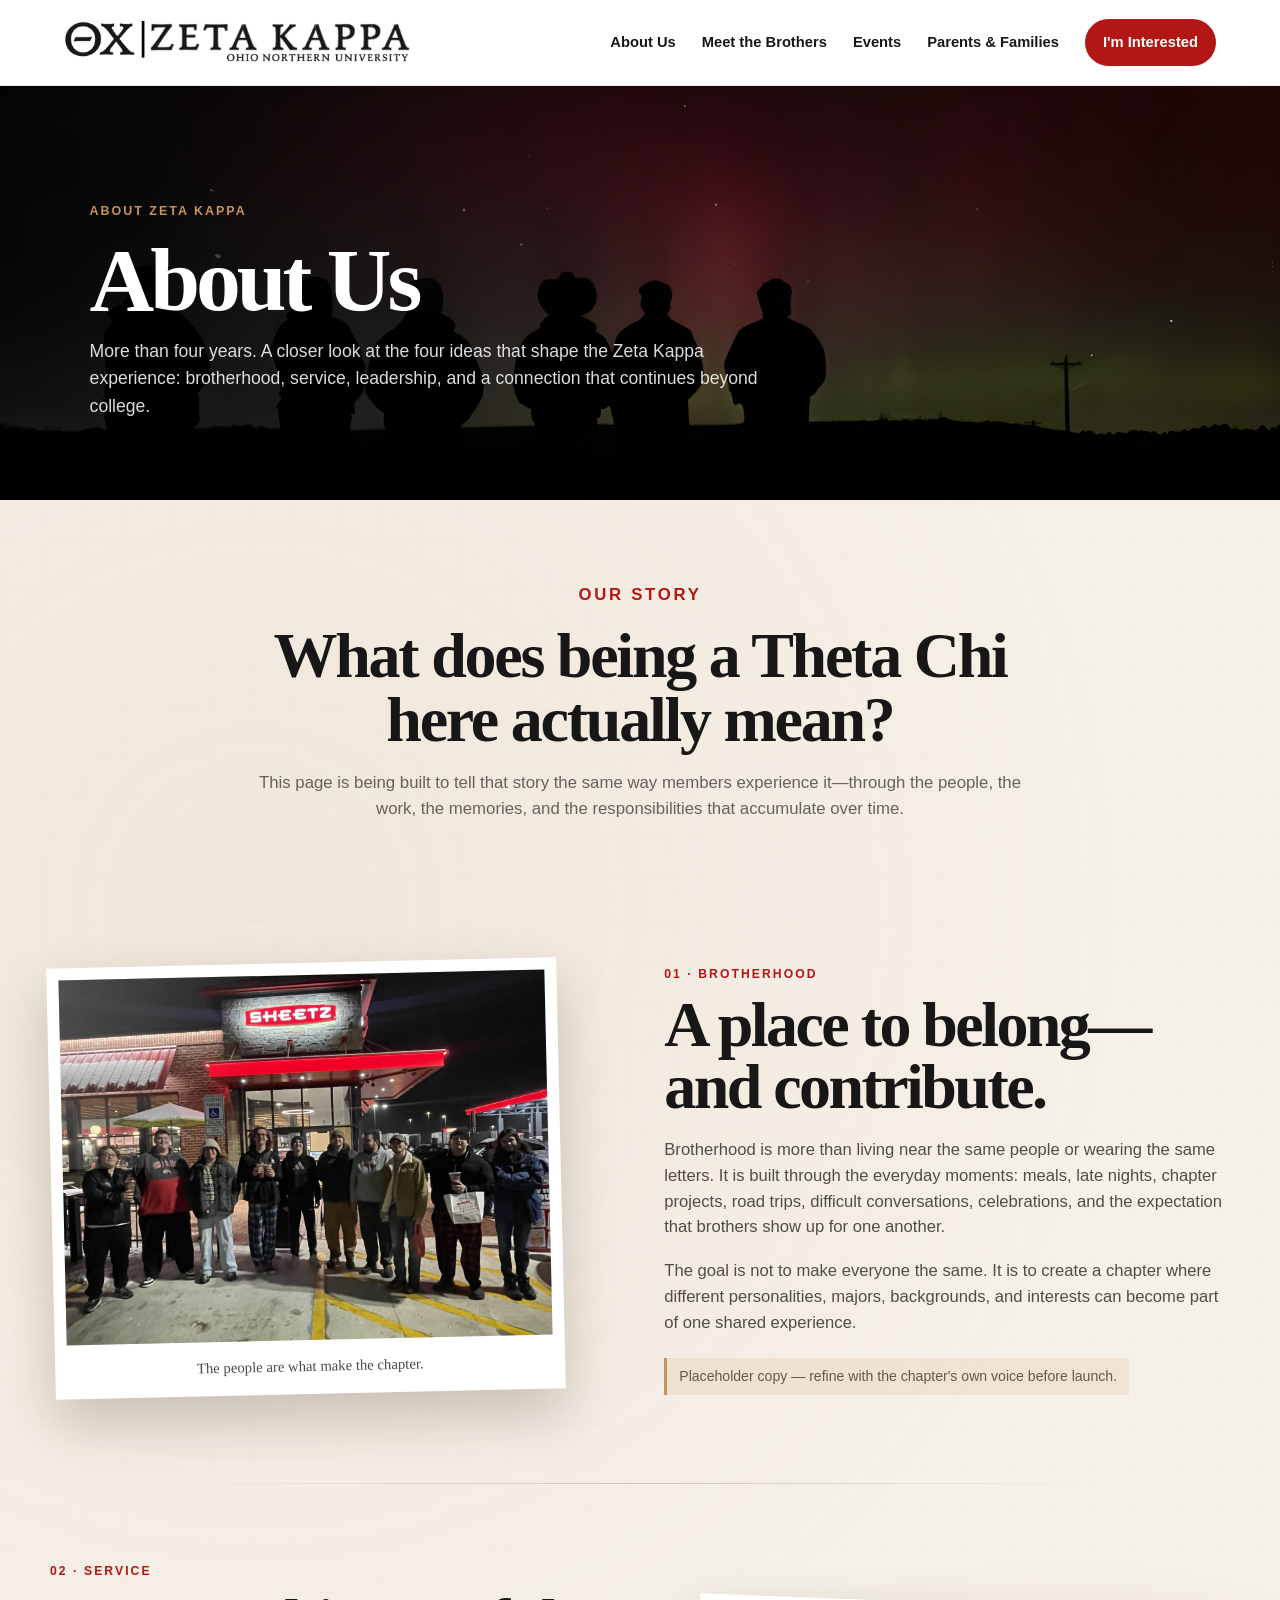
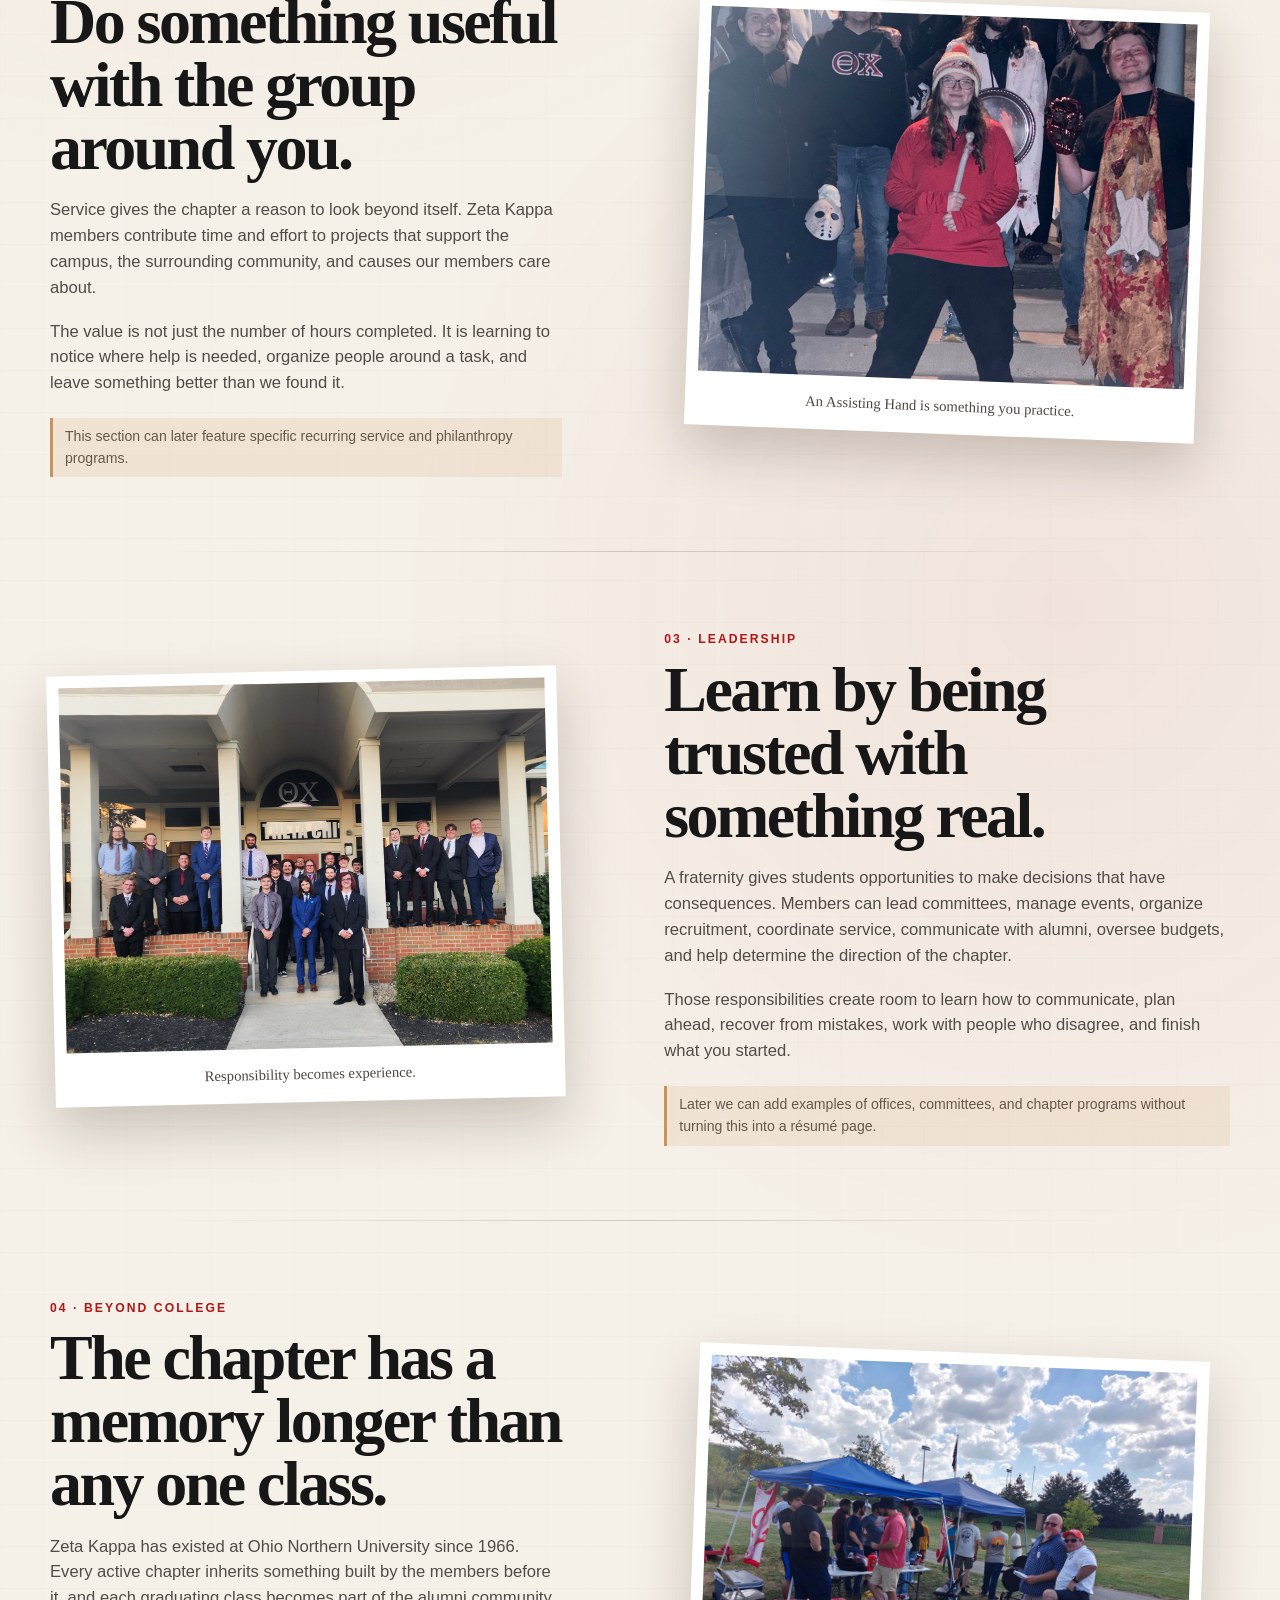
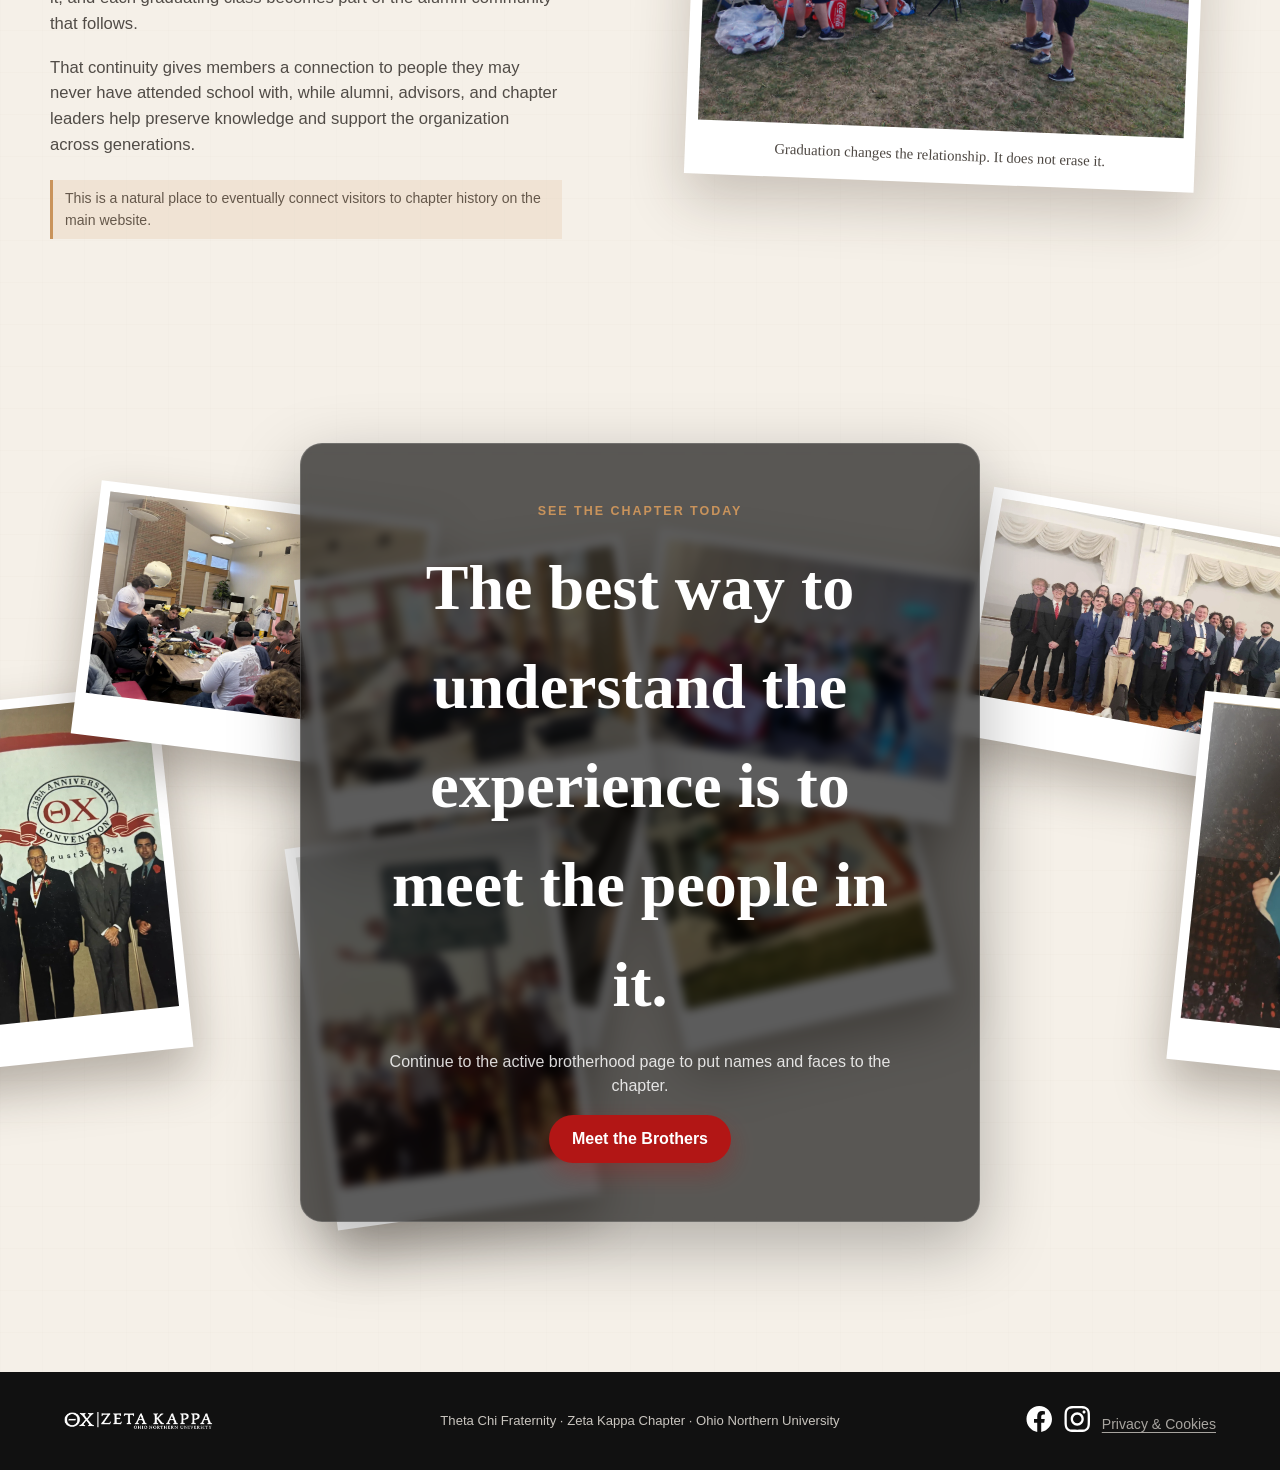
==== commit dc7254d9: "Photo placeholder replacement - Added 21 new images to use across the site  - Changed out placeholde" ====
--- a/about/index.html
+++ b/about/index.html
@@ -107,15 +107,15 @@
 
     <div class="about-finish">
       <div class="about-finish-collage" aria-hidden="true">
-        <figure class="finish-polaroid fp1"><img src="/assets/img/Brotherhood_Fall_2025.jpg" alt="" /></figure>
-        <figure class="finish-polaroid fp2"><img src="/assets/img/Service_Fall_2025.png" alt="" /></figure>
-        <figure class="finish-polaroid fp3"><img src="/assets/img/Fall_2025_Class.jpg" alt="" /></figure>
-        <figure class="finish-polaroid fp4"><img src="/assets/img/Alumni_Fall_2025.jpg" alt="" /></figure>
-        <figure class="finish-polaroid fp5"><img src="/assets/img/Theta Chi Fall 2025 Header.jpg" alt="" /></figure>
-        <figure class="finish-polaroid fp6"><img src="/assets/img/Brotherhood_Fall_2025.jpg" alt="" /></figure>
-        <figure class="finish-polaroid fp7"><img src="/assets/img/Fall_2025_Class.jpg" alt="" /></figure>
-        <figure class="finish-polaroid fp8"><img src="/assets/img/Service_Fall_2025.png" alt="" /></figure>
-        <figure class="finish-polaroid fp9"><img src="/assets/img/Alumni_Fall_2025.jpg" alt="" /></figure>
+        <figure class="finish-polaroid fp1"><img src="/assets/img/Old_Chapter_Pride.webp" alt="" /></figure>
+        <figure class="finish-polaroid fp2"><img src="/assets/img/2026_Greek_Sing.webp" alt="" /></figure>
+        <figure class="finish-polaroid fp3"><img src="/assets/img/138th_Convention.webp" alt="" /></figure>
+        <figure class="finish-polaroid fp4"><img src="/assets/img/Letter_Making_Social_w_DZ.webp" alt="" /></figure>
+        <figure class="finish-polaroid fp5"><img src="/assets/img/Old_Highway_Cleanup.webp" alt="" /></figure>
+        <figure class="finish-polaroid fp6"><img src="/assets/img/SOE_Awards.webp" alt="" /></figure>
+        <figure class="finish-polaroid fp7"><img src="/assets/img/Old_Rush.webp" alt="" /></figure>
+        <figure class="finish-polaroid fp8"><img src="/assets/img/2025_Cafe.webp" alt="" /></figure>
+        <figure class="finish-polaroid fp9"><img src="/assets/img/New_Letters.webp" alt="" /></figure>
       </div>
 
       <div class="about-finish-panel">
--- a/css/recruitment.css
+++ b/css/recruitment.css
@@ -108,7 +108,7 @@
   align-items: center;
   color: white;
   background:
-    url("../assets/img/Theta Chi Fall 2025 Header.jpg") center 44% / cover no-repeat;
+    url("../assets/img/2026_Greek_Sing.webp") center 44% / cover no-repeat;
   overflow: hidden;
 }
 .hero-shade {
@@ -171,6 +171,12 @@
 .button-secondary:hover { background: rgba(255,255,255,.16); }
 .button-dark { background: var(--ink); color: white; }
 .button-light { background: white; color: var(--red); }
+
+.about-home-action {
+  display: flex;
+  justify-content: center;
+  margin-top: 36px;
+}
 .hero-location {
   position: absolute;
   z-index: 2;
